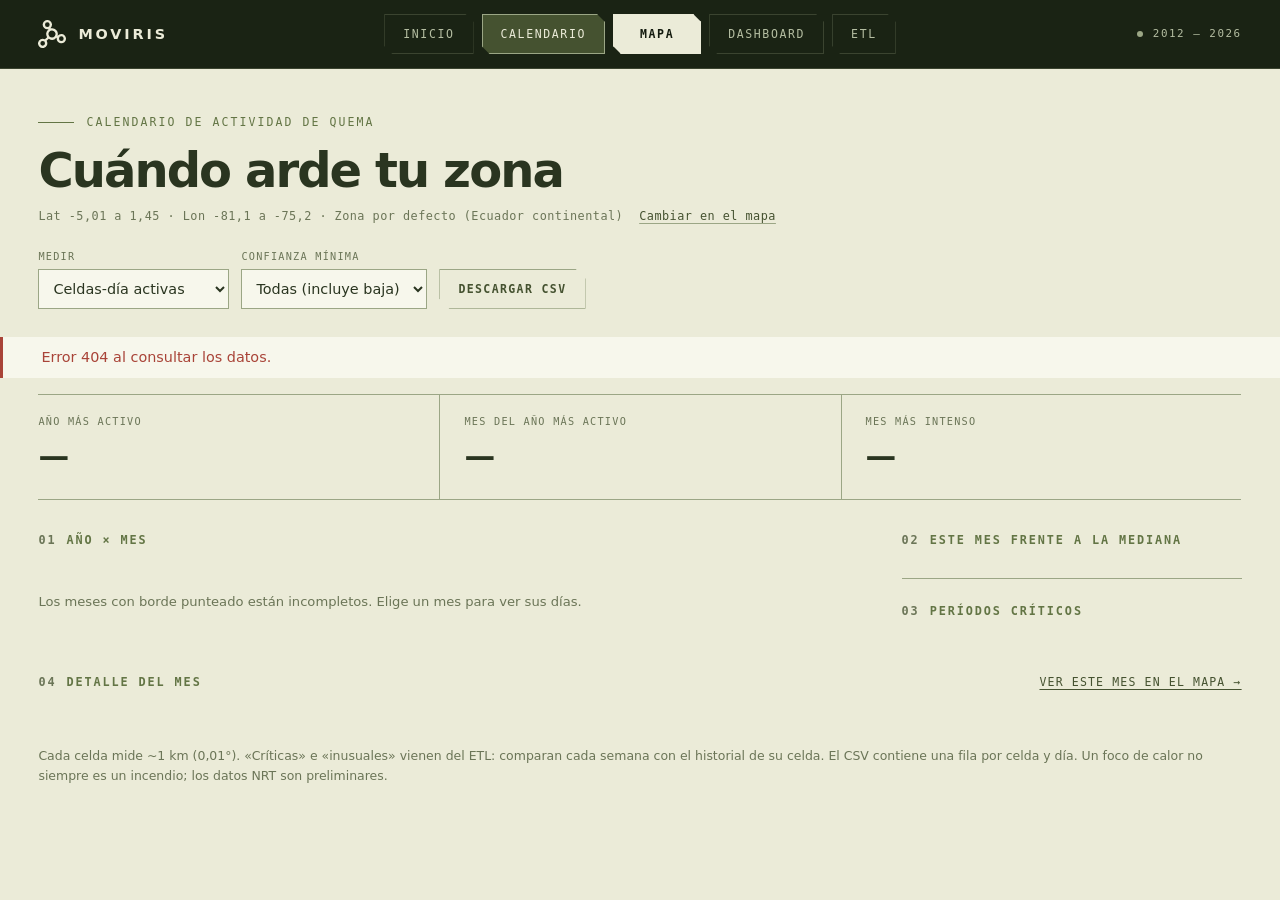
==== calendario/index.html @ 6e74bac5 "feat: MOVIRIS - monitoreo de focos de calor Backend Flask, ETL de NASA FIRMS, mapa interactivo, cale" ====
<!DOCTYPE html>
<html lang="es">
<head>
  <meta charset="utf-8">
  <meta name="viewport" content="width=device-width, initial-scale=1">
  <meta name="description" content="Calendario de actividad de quema de MOVIRIS: años, meses y días de focos de calor en tu área de interés.">
  <title>Calendario · MOVIRIS</title>
  <link rel="icon" href="/ico.svg" type="image/svg+xml">
  <link rel="stylesheet" href="/header/style.css">
  <link rel="stylesheet" href="/calendario/style.css">
</head>
<body>
  <div id="site-header"></div>

  <main>
    <!-- Cabecera de la página: área y controles -->
    <section class="wrap top">
      <div class="top-text">
        <p class="eyebrow"><span class="eyebrow-line" aria-hidden="true"></span>Calendario de actividad de quema</p>
        <h1>Cuándo arde tu zona</h1>
        <p class="aoi">
          <span id="aoi-text">Cargando área…</span>
          <a href="/mapa/">Cambiar en el mapa</a>
        </p>
      </div>

      <div class="controls">
        <label class="field">
          <span>Medir</span>
          <select id="metric">
            <option value="cell_days">Celdas-día activas</option>
            <option value="detections">Detecciones</option>
            <option value="critical">Celdas-día críticas</option>
            <option value="unusual">Celdas-día inusuales</option>
          </select>
        </label>
        <label class="field">
          <span>Confianza mínima</span>
          <select id="conf">
            <option value="0">Todas (incluye baja)</option>
            <option value="1">Nominal y alta</option>
            <option value="2">Solo alta</option>
          </select>
        </label>
        <button class="btn btn--line" id="btn-csv" type="button">Descargar CSV</button>
      </div>
    </section>

    <p class="wrap msg" id="msg" role="status" aria-live="polite" hidden></p>

    <!-- Resumen -->
    <section class="wrap highlights" aria-label="Resumen" aria-live="polite">
      <div class="hl"><span class="hl-label">Año más activo</span><strong id="hl-year">—</strong><span class="hl-sub" id="hl-year-sub"></span></div>
      <div class="hl"><span class="hl-label">Mes del año más activo</span><strong id="hl-month">—</strong><span class="hl-sub" id="hl-month-sub"></span></div>
      <div class="hl"><span class="hl-label">Mes más intenso</span><strong id="hl-peak">—</strong><span class="hl-sub" id="hl-peak-sub"></span></div>
    </section>

    <!-- Matriz año × mes y panel lateral -->
    <section class="wrap cols">
      <div class="col-main">
        <h2 class="label"><span>01</span>Año × mes</h2>
        <div class="matrix-wrap" id="matrix-wrap" tabindex="0" aria-label="Calendario de años por mes"></div>
        <ul class="legend" id="legend" aria-label="Leyenda"></ul>
        <p class="note">Los meses con borde punteado están incompletos. Elige un mes para ver sus días.</p>
      </div>

      <aside class="col-side">
        <section class="side-block">
          <h2 class="label"><span>02</span>Este mes frente a la mediana</h2>
          <div id="compare" aria-live="polite"></div>
        </section>

        <section class="side-block">
          <h2 class="label"><span>03</span>Períodos críticos</h2>
          <ol class="weeks" id="weeks"></ol>
        </section>
      </aside>
    </section>

    <!-- Detalle diario -->
    <section class="wrap detail" aria-live="polite">
      <div class="detail-head">
        <h2 class="label"><span>04</span><span id="detail-title">Detalle del mes</span></h2>
        <a class="map-link" id="map-link" href="/mapa/">Ver este mes en el mapa →</a>
      </div>
      <div class="month" id="month"></div>
    </section>

    <p class="wrap foot">
      Cada celda mide ~1 km (0,01°). «Críticas» e «inusuales» vienen del ETL: comparan cada semana con el historial de su celda.
      El CSV contiene una fila por celda y día. Un foco de calor no siempre es un incendio; los datos NRT son preliminares.
    </p>
  </main>

  <script src="/header/script.js"></script>
  <script src="/calendario/script.js"></script>
</body>
</html>
---- header/style.css ----
/* ==========================================================================
   MOVIRIS · Header (componente compartido)
   Barra verde oscuro; el contenido de cada página va sobre verde claro.
   Todas las clases llevan prefijo hd- para no chocar con las de la página.
   ========================================================================== */

#site-header {
  --hd-bg: #1A2314;
  --hd-cream: #EBEBD8;
  --hd-sage: #9BA685;
  --hd-muted: #B4BDA1;
  --hd-primary-dark: #455230;
  --hd-ink: #131A0E;
  --hd-ember: #C9573F;
  --hd-line: rgba(155, 166, 133, 0.25);
  --hd-font: "Inter", "Segoe UI", system-ui, -apple-system, sans-serif;
  --hd-mono: ui-monospace, "SFMono-Regular", "Cascadia Mono", Menlo, Consolas, monospace;

  position: sticky;
  top: 0;
  z-index: 100;
  display: block;
  min-height: 68px; /* reserva el espacio mientras carga el fragmento */
  background: var(--hd-bg);
  border-bottom: 1px solid var(--hd-line);
  color: var(--hd-cream);
  font-family: var(--hd-font);
  line-height: 1.4;
  -webkit-font-smoothing: antialiased;
}

#site-header *,
#site-header *::before,
#site-header *::after {
  box-sizing: border-box;
}

.hd-inner {
  display: grid;
  grid-template-columns: 1fr auto 1fr;
  align-items: center;
  gap: 20px;
  width: min(1280px, 100%);
  min-height: 68px;
  margin: 0 auto;
  padding: 0 clamp(16px, 3vw, 40px);
}

/* --------------------------------------------------------------------------
   Marca
   -------------------------------------------------------------------------- */

.hd-brand {
  display: inline-flex;
  align-items: center;
  justify-self: start;
  gap: 12px;
  color: var(--hd-cream);
  text-decoration: none;
}

/* Logo en crema con máscara; /ico.svg no se modifica */
.hd-mark {
  width: 28px;
  height: 28px;
  flex: none;
  background: var(--hd-cream);
  -webkit-mask: url("/ico.svg") center / contain no-repeat;
  mask: url("/ico.svg") center / contain no-repeat;
}

.hd-word {
  font-size: 0.9rem;
  font-weight: 700;
  letter-spacing: 0.2em;
}

/* --------------------------------------------------------------------------
   Pestañas (el Mapa queda al centro y destacado)
   -------------------------------------------------------------------------- */

.hd-nav {
  display: flex;
  align-items: center;
  gap: 8px;
}

.hd-tab {
  display: inline-flex;
  align-items: center;
  justify-content: center;
  flex: none;
  height: 40px;
  padding: 0 18px;
  border: 1px solid var(--hd-line);
  color: var(--hd-muted);
  font-family: var(--hd-mono);
  font-size: 0.72rem;
  letter-spacing: 0.14em;
  text-decoration: none;
  text-transform: uppercase;
  white-space: nowrap;
  clip-path: polygon(0 0, calc(100% - 8px) 0, 100% 8px, 100% 100%, 8px 100%, 0 calc(100% - 8px));
  transition: color 0.2s ease, background 0.2s ease, border-color 0.2s ease;
}

.hd-tab:hover {
  border-color: var(--hd-sage);
  color: var(--hd-cream);
}

.hd-tab:focus-visible {
  outline: 2px solid var(--hd-sage);
  outline-offset: 2px;
}

/* Pestaña activa */
.hd-tab[aria-current="page"] {
  border-color: var(--hd-sage);
  background: var(--hd-primary-dark);
  color: var(--hd-cream);
}

/* Pestaña destacada (Mapa) */
.hd-tab--featured {
  padding: 0 26px;
  border-color: var(--hd-cream);
  background: var(--hd-cream);
  color: var(--hd-ink);
  font-weight: 700;
}

.hd-tab--featured:hover {
  border-color: var(--hd-sage);
  background: var(--hd-sage);
  color: var(--hd-ink);
}

.hd-tab--featured[aria-current="page"] {
  border-color: var(--hd-cream);
  background: var(--hd-cream);
  color: var(--hd-ink);
  box-shadow: inset 0 -3px 0 var(--hd-ember);
}

/* --------------------------------------------------------------------------
   Meta
   -------------------------------------------------------------------------- */

.hd-meta {
  display: inline-flex;
  align-items: center;
  justify-self: end;
  gap: 10px;
  color: var(--hd-muted);
  font-family: var(--hd-mono);
  font-size: 0.68rem;
  letter-spacing: 0.14em;
  text-transform: uppercase;
  white-space: nowrap;
}

.hd-dot {
  width: 6px;
  height: 6px;
  border-radius: 50%;
  background: var(--hd-sage);
}

/* --------------------------------------------------------------------------
   Responsive: las pestañas pasan a una segunda fila con scroll horizontal
   -------------------------------------------------------------------------- */

@media (max-width: 900px) {
  #site-header {
    min-height: 108px;
  }

  .hd-inner {
    grid-template-columns: 1fr auto;
    grid-template-areas:
      "brand meta"
      "nav   nav";
    gap: 10px 16px;
    min-height: 0;
    padding-top: 12px;
    padding-bottom: 12px;
  }

  .hd-brand {
    grid-area: brand;
  }

  .hd-meta {
    grid-area: meta;
    font-size: 0.62rem;
    letter-spacing: 0.08em;
  }

  .hd-nav {
    grid-area: nav;
    overflow-x: auto;
    padding-bottom: 2px;
    scrollbar-width: none;
    -webkit-overflow-scrolling: touch;
  }

  .hd-nav::-webkit-scrollbar {
    display: none;
  }

  .hd-tab {
    height: 38px;
    padding: 0 14px;
  }

  .hd-tab--featured {
    padding: 0 20px;
  }
}

@media (prefers-reduced-motion: reduce) {
  .hd-tab {
    transition: none;
  }
}
---- calendario/style.css ----
/* ==========================================================================
   MOVIRIS · Calendario
   Contenido sobre verde claro; el header (componente aparte) en verde oscuro.
   ========================================================================== */

:root {
  --bg: #EBEBD8;
  --card: #F7F7EC;
  --ink: #2A3520;
  --primary: #637545;
  --primary-dark: #455230;
  --secondary: #6B7557;
  --border: #9BA685;
  --error: #A94438;
  --ember: #A94438;
  --amber: #B58A2E;

  --font: "Inter", "Segoe UI", system-ui, -apple-system, sans-serif;
  --mono: ui-monospace, "SFMono-Regular", "Cascadia Mono", Menlo, Consolas, monospace;
}

*,
*::before,
*::after {
  box-sizing: border-box;
}

body {
  margin: 0;
  background: var(--bg);
  color: var(--primary-dark);
  font-family: var(--font);
  line-height: 1.5;
  -webkit-font-smoothing: antialiased;
}

h1,
h2,
p,
ul,
ol {
  margin: 0;
  padding: 0;
}

ul,
ol {
  list-style: none;
}

a {
  color: var(--primary-dark);
}

:focus-visible {
  outline: 2px solid var(--primary);
  outline-offset: 2px;
}

.wrap {
  width: min(1280px, 100%);
  margin: 0 auto;
  padding-right: clamp(16px, 3vw, 40px);
  padding-left: clamp(16px, 3vw, 40px);
}

/* --------------------------------------------------------------------------
   Cabecera de página
   -------------------------------------------------------------------------- */

.top {
  display: flex;
  flex-wrap: wrap;
  align-items: flex-end;
  justify-content: space-between;
  gap: 24px 40px;
  padding-top: clamp(28px, 5vh, 48px);
  padding-bottom: 28px;
}

.eyebrow {
  display: flex;
  align-items: center;
  gap: 12px;
  margin-bottom: 14px;
  color: var(--primary);
  font-family: var(--mono);
  font-size: 0.72rem;
  letter-spacing: 0.18em;
  text-transform: uppercase;
}

.eyebrow-line {
  display: block;
  width: 36px;
  height: 1px;
  background: var(--primary);
}

h1 {
  color: var(--ink);
  font-size: clamp(1.9rem, 4vw, 3rem);
  font-weight: 700;
  letter-spacing: -0.04em;
  line-height: 1.05;
}

.aoi {
  display: flex;
  flex-wrap: wrap;
  gap: 4px 16px;
  margin-top: 12px;
  color: var(--secondary);
  font-family: var(--mono);
  font-size: 0.74rem;
  letter-spacing: 0.04em;
}

.aoi a {
  color: var(--primary-dark);
  text-decoration-color: var(--border);
  text-underline-offset: 3px;
}

.controls {
  display: flex;
  flex-wrap: wrap;
  align-items: flex-end;
  gap: 12px;
}

.field {
  display: flex;
  flex-direction: column;
  gap: 4px;
  min-width: 180px;
}

.field > span {
  color: var(--secondary);
  font-family: var(--mono);
  font-size: 0.64rem;
  letter-spacing: 0.12em;
  text-transform: uppercase;
}

select {
  width: 100%;
  min-height: 40px;
  padding: 0 10px;
  border: 1px solid var(--border);
  border-radius: 0;
  background: var(--card);
  color: var(--ink);
  font-family: var(--font);
  font-size: 0.9rem;
}

.btn {
  min-height: 40px;
  padding: 0 18px;
  border: 1px solid var(--border);
  background: transparent;
  color: var(--primary-dark);
  font-family: var(--mono);
  font-size: 0.72rem;
  font-weight: 700;
  letter-spacing: 0.12em;
  text-transform: uppercase;
  cursor: pointer;
  clip-path: polygon(0 0, calc(100% - 10px) 0, 100% 10px, 100% 100%, 10px 100%, 0 calc(100% - 10px));
}

.btn:hover {
  background: var(--card);
}

.btn:disabled {
  opacity: 0.55;
  cursor: wait;
}

.msg {
  margin-bottom: 16px;
  padding-top: 10px;
  padding-bottom: 10px;
  border-left: 3px solid var(--primary);
  background: var(--card);
  color: var(--primary-dark);
  font-size: 0.9rem;
}

.msg.is-error {
  border-left-color: var(--error);
  color: var(--error);
}

/* --------------------------------------------------------------------------
   Resumen
   -------------------------------------------------------------------------- */

.highlights {
  display: grid;
  grid-template-columns: repeat(3, minmax(0, 1fr));
  border-top: 1px solid var(--border);
  border-bottom: 1px solid var(--border);
  /* el borde ocupa solo el contenido, no el relleno lateral */
  background:
    linear-gradient(var(--border), var(--border)) top / calc(100% - 2 * clamp(16px, 3vw, 40px)) 1px no-repeat,
    linear-gradient(var(--border), var(--border)) bottom / calc(100% - 2 * clamp(16px, 3vw, 40px)) 1px no-repeat;
  border: 0;
}

.hl {
  display: flex;
  flex-direction: column;
  gap: 2px;
  padding: 20px 20px 20px 0;
}

.hl + .hl {
  padding-left: 24px;
  border-left: 1px solid var(--border);
}

.hl-label {
  color: var(--secondary);
  font-family: var(--mono);
  font-size: 0.64rem;
  letter-spacing: 0.12em;
  text-transform: uppercase;
}

.hl strong {
  color: var(--ink);
  font-size: clamp(1.4rem, 2.4vw, 2rem);
  letter-spacing: -0.03em;
}

.hl-sub {
  color: var(--secondary);
  font-size: 0.84rem;
}

/* --------------------------------------------------------------------------
   Matriz y panel lateral
   -------------------------------------------------------------------------- */

.cols {
  display: grid;
  grid-template-columns: minmax(0, 1fr) 340px;
  gap: 24px clamp(28px, 4vw, 56px);
  padding-top: 32px;
  padding-bottom: 32px;
}

.col-main,
.col-side {
  min-width: 0;
}

.label {
  display: flex;
  align-items: baseline;
  gap: 10px;
  margin-bottom: 14px;
  color: var(--primary);
  font-family: var(--mono);
  font-size: 0.74rem;
  font-weight: 600;
  letter-spacing: 0.16em;
  text-transform: uppercase;
}

.label > span:first-child {
  color: var(--secondary);
}

.matrix-wrap {
  max-width: 100%;
  overflow-x: auto;
  -webkit-overflow-scrolling: touch;
}

.matrix {
  width: 100%;
  border-collapse: separate;
  border-spacing: 3px;
}

.matrix th {
  color: var(--secondary);
  font-family: var(--mono);
  font-size: 0.64rem;
  font-weight: 600;
  letter-spacing: 0.1em;
  text-align: center;
  text-transform: uppercase;
}

.matrix th.year {
  position: sticky;
  left: 0;
  z-index: 1;
  padding-right: 8px;
  background: var(--bg);
  color: var(--ink);
  font-size: 0.74rem;
  text-align: left;
}

.matrix td {
  padding: 0;
}

.cell {
  display: block;
  width: 100%;
  min-width: 50px;
  height: 38px;
  border: 1px solid transparent;
  color: var(--ink);
  font-family: var(--mono);
  font-size: 0.7rem;
  cursor: pointer;
}

.cell.is-zero {
  border-color: rgba(155, 166, 133, 0.55);
  background: var(--card);
  color: var(--secondary);
}

.cell.is-empty {
  border: 1px dashed rgba(155, 166, 133, 0.4);
  background: transparent;
  color: transparent;
  cursor: default;
}

.cell.is-partial {
  outline: 1px dashed var(--ink);
  outline-offset: -4px;
}

.cell.is-selected {
  box-shadow: 0 0 0 2px var(--ink);
}

.matrix td.total {
  min-width: 56px;
  padding-left: 8px;
  color: var(--ink);
  font-family: var(--mono);
  font-size: 0.72rem;
  font-weight: 700;
  text-align: right;
}

.legend {
  display: flex;
  flex-wrap: wrap;
  gap: 8px 16px;
  margin-top: 16px;
}

.legend li {
  display: flex;
  align-items: center;
  gap: 8px;
  font-size: 0.8rem;
}

.swatch {
  width: 14px;
  height: 14px;
  flex: none;
  border: 1px solid rgba(42, 53, 32, 0.15);
}

.note {
  margin-top: 12px;
  color: var(--secondary);
  font-size: 0.82rem;
}

/* Panel lateral */
.side-block + .side-block {
  margin-top: 28px;
  padding-top: 24px;
  border-top: 1px solid var(--border);
}

.compare-title {
  color: var(--ink);
  font-size: 1.05rem;
  font-weight: 700;
}

.compare-sub {
  margin-bottom: 14px;
  color: var(--secondary);
  font-size: 0.82rem;
}

.bar-row {
  display: grid;
  grid-template-columns: 74px minmax(0, 1fr) auto;
  align-items: center;
  gap: 10px;
  margin-bottom: 8px;
  font-size: 0.82rem;
}

.bar-row span:first-child {
  color: var(--secondary);
  font-family: var(--mono);
  font-size: 0.64rem;
  letter-spacing: 0.1em;
  text-transform: uppercase;
}

.bar-track {
  height: 14px;
  background: rgba(155, 166, 133, 0.28);
}

.bar-fill {
  display: block;
  height: 100%;
  background: var(--primary-dark);
}

.bar-fill.is-median {
  background: var(--border);
}

.bar-row strong {
  color: var(--ink);
  font-family: var(--mono);
  font-size: 0.78rem;
}

.delta {
  margin-top: 12px;
  color: var(--ink);
  font-size: 0.92rem;
  font-weight: 600;
}

.weeks li {
  display: flex;
  flex-direction: column;
  gap: 2px;
  padding: 10px 0;
  border-top: 1px solid rgba(155, 166, 133, 0.5);
}

.weeks li:first-child {
  border-top: 0;
  padding-top: 0;
}

.weeks strong {
  color: var(--ink);
  font-size: 0.92rem;
}

.weeks span {
  color: var(--secondary);
  font-size: 0.8rem;
}

/* --------------------------------------------------------------------------
   Detalle diario
   -------------------------------------------------------------------------- */

.detail {
  padding-top: 8px;
  padding-bottom: 36px;
}

.detail-head {
  display: flex;
  flex-wrap: wrap;
  align-items: baseline;
  justify-content: space-between;
  gap: 8px 24px;
  margin-bottom: 4px;
}

.map-link {
  color: var(--primary-dark);
  font-family: var(--mono);
  font-size: 0.72rem;
  letter-spacing: 0.1em;
  text-transform: uppercase;
  text-underline-offset: 3px;
}

.month {
  display: grid;
  grid-template-columns: repeat(7, minmax(0, 1fr));
  gap: 4px;
  max-width: 760px;
}

.dow {
  padding-bottom: 4px;
  color: var(--secondary);
  font-family: var(--mono);
  font-size: 0.64rem;
  letter-spacing: 0.1em;
  text-align: center;
  text-transform: uppercase;
}

.day {
  position: relative;
  display: flex;
  flex-direction: column;
  justify-content: space-between;
  min-height: 62px;
  padding: 6px 8px;
  border: 1px solid transparent;
  background: var(--card);
  color: var(--ink);
  font-family: var(--mono);
  font-size: 0.7rem;
  text-align: left;
}

.day.is-blank {
  border: 0;
  background: transparent;
}

.day.is-zero {
  border-color: rgba(155, 166, 133, 0.55);
  color: var(--secondary);
}

.day.is-future {
  background: transparent;
  border: 1px dashed rgba(155, 166, 133, 0.4);
  color: rgba(107, 117, 87, 0.6);
}

.day-num {
  font-size: 0.66rem;
  opacity: 0.85;
}

.day-val {
  font-size: 0.86rem;
  font-weight: 700;
}

.day-dot {
  position: absolute;
  top: 6px;
  right: 6px;
  width: 7px;
  height: 7px;
  border-radius: 50%;
  background: var(--ember);
  box-shadow: 0 0 0 1.5px var(--card);
}

.foot {
  padding-bottom: 40px;
  color: var(--secondary);
  font-size: 0.78rem;
  line-height: 1.6;
}

/* --------------------------------------------------------------------------
   Responsive
   -------------------------------------------------------------------------- */

@media (max-width: 960px) {
  .cols {
    grid-template-columns: 1fr;
  }

  .highlights {
    grid-template-columns: 1fr;
  }

  .hl,
  .hl + .hl {
    padding: 14px 0;
    border-left: 0;
  }

  .hl + .hl {
    border-top: 1px solid var(--border);
  }
}

@media (max-width: 600px) {
  .field,
  .controls .btn {
    width: 100%;
  }

  .day {
    min-height: 50px;
    padding: 4px 5px;
  }

  .day-val {
    font-size: 0.72rem;
  }
}
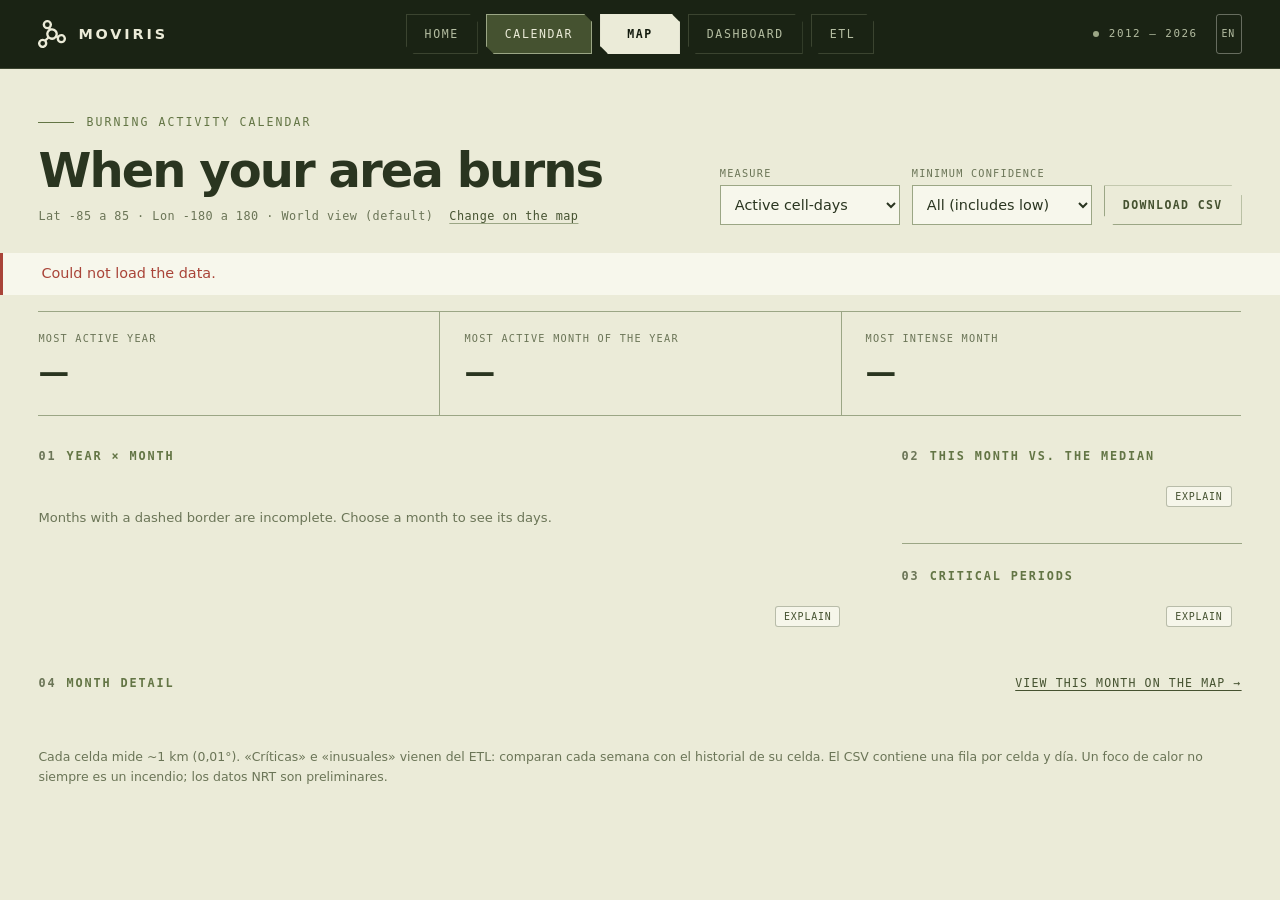
==== commit 074e6460: "feat: interfaz EN/ES y explicaciones con Groq" ====
--- a/calendario/index.html
+++ b/calendario/index.html
@@ -8,6 +8,8 @@
   <link rel="icon" href="/ico.svg" type="image/svg+xml">
   <link rel="stylesheet" href="/header/style.css">
   <link rel="stylesheet" href="/calendario/style.css">
+  <link rel="stylesheet" href="/explain.css">
+  <script src="/i18n.js"></script>
 </head>
 <body>
   <div id="site-header"></div>
@@ -62,17 +64,20 @@
         <div class="matrix-wrap" id="matrix-wrap" tabindex="0" aria-label="Calendario de años por mes"></div>
         <ul class="legend" id="legend" aria-label="Leyenda"></ul>
         <p class="note">Los meses con borde punteado están incompletos. Elige un mes para ver sus días.</p>
+        <button class="explain-btn" type="button" data-explain="calendar_matrix" aria-label="Explicar este gráfico">Explicar</button>
       </div>
 
       <aside class="col-side">
         <section class="side-block">
           <h2 class="label"><span>02</span>Este mes frente a la mediana</h2>
           <div id="compare" aria-live="polite"></div>
+          <button class="explain-btn" type="button" data-explain="calendar_compare" aria-label="Explicar este gráfico">Explicar</button>
         </section>
 
         <section class="side-block">
           <h2 class="label"><span>03</span>Períodos críticos</h2>
           <ol class="weeks" id="weeks"></ol>
+          <button class="explain-btn" type="button" data-explain="calendar_weeks" aria-label="Explicar este gráfico">Explicar</button>
         </section>
       </aside>
     </section>
@@ -92,6 +97,7 @@
     </p>
   </main>
 
+  <script src="/explain.js"></script>
   <script src="/header/script.js"></script>
   <script src="/calendario/script.js"></script>
 </body>
--- a/header/style.css
+++ b/header/style.css
@@ -219,6 +219,28 @@
   }
 }
 
+.hd-lang {
+  margin-left: 8px;
+}
+
+.hd-lang select {
+  appearance: none;
+  background: transparent;
+  color: inherit;
+  border: 1px solid rgba(247, 247, 236, 0.35);
+  border-radius: 3px;
+  padding: 3px 5px;
+  font: inherit;
+  font-size: 0.62rem;
+  letter-spacing: 0.08em;
+  cursor: pointer;
+}
+
+.hd-lang select option {
+  background: #f7f7ec;
+  color: #2a3520;
+}
+
 @media (prefers-reduced-motion: reduce) {
   .hd-tab {
     transition: none;
--- a/explain.css
+++ b/explain.css
@@ -0,0 +1,121 @@
+/* ==========================================================================
+   MOVIRIS · Explain
+   Botón y ventana emergente compartidos por Dashboard y Calendario.
+   ========================================================================== */
+
+.explain-btn {
+  position: absolute;
+  right: 10px;
+  bottom: 8px;
+  z-index: 2;
+  border: 1px solid rgba(69, 82, 48, 0.35);
+  background: rgba(247, 247, 236, 0.92);
+  color: #455230;
+  border-radius: 3px;
+  padding: 4px 8px;
+  font-family: ui-monospace, "SFMono-Regular", "Cascadia Mono", Menlo, Consolas, monospace;
+  font-size: 0.62rem;
+  letter-spacing: 0.08em;
+  text-transform: uppercase;
+  cursor: pointer;
+}
+
+.explain-btn:hover,
+.explain-btn:focus-visible {
+  background: #455230;
+  color: #f7f7ec;
+  outline: none;
+}
+
+.chart,
+.col-main,
+.side-block {
+  position: relative;
+}
+
+.chart,
+.col-main,
+.side-block {
+  padding-bottom: 2.2rem;
+}
+
+.explain-overlay {
+  position: fixed;
+  inset: 0;
+  z-index: 1000;
+  display: flex;
+  align-items: center;
+  justify-content: center;
+  padding: 20px;
+  background: rgba(19, 26, 14, 0.55);
+  backdrop-filter: blur(2px);
+}
+
+.explain-overlay[hidden] {
+  display: none !important;
+}
+
+.explain-dialog {
+  width: min(520px, 100%);
+  max-height: min(70vh, 560px);
+  overflow: auto;
+  background: #f7f7ec;
+  color: #2a3520;
+  border: 1px solid rgba(69, 82, 48, 0.35);
+  box-shadow: 0 18px 60px rgba(0, 0, 0, 0.28);
+  padding: 16px 18px 18px;
+}
+
+.explain-head {
+  display: flex;
+  align-items: flex-start;
+  justify-content: space-between;
+  gap: 12px;
+  border-bottom: 1px solid rgba(155, 166, 133, 0.35);
+  padding-bottom: 10px;
+  margin-bottom: 12px;
+}
+
+.explain-title {
+  margin: 0;
+  font-family: "Inter", "Segoe UI", system-ui, sans-serif;
+  font-size: 0.95rem;
+  line-height: 1.35;
+  font-weight: 600;
+}
+
+.explain-close {
+  flex: 0 0 auto;
+  width: 28px;
+  height: 28px;
+  border: 1px solid rgba(69, 82, 48, 0.35);
+  background: transparent;
+  color: #2a3520;
+  font-size: 1.2rem;
+  line-height: 1;
+  cursor: pointer;
+}
+
+.explain-close:hover,
+.explain-close:focus-visible {
+  background: #455230;
+  color: #f7f7ec;
+  outline: none;
+}
+
+.explain-body {
+  font-family: "Inter", "Segoe UI", system-ui, sans-serif;
+  font-size: 0.9rem;
+  line-height: 1.6;
+  white-space: pre-wrap;
+}
+
+.explain-body.is-error {
+  color: #a94438;
+}
+
+@media (prefers-reduced-motion: reduce) {
+  .explain-overlay {
+    backdrop-filter: none;
+  }
+}
